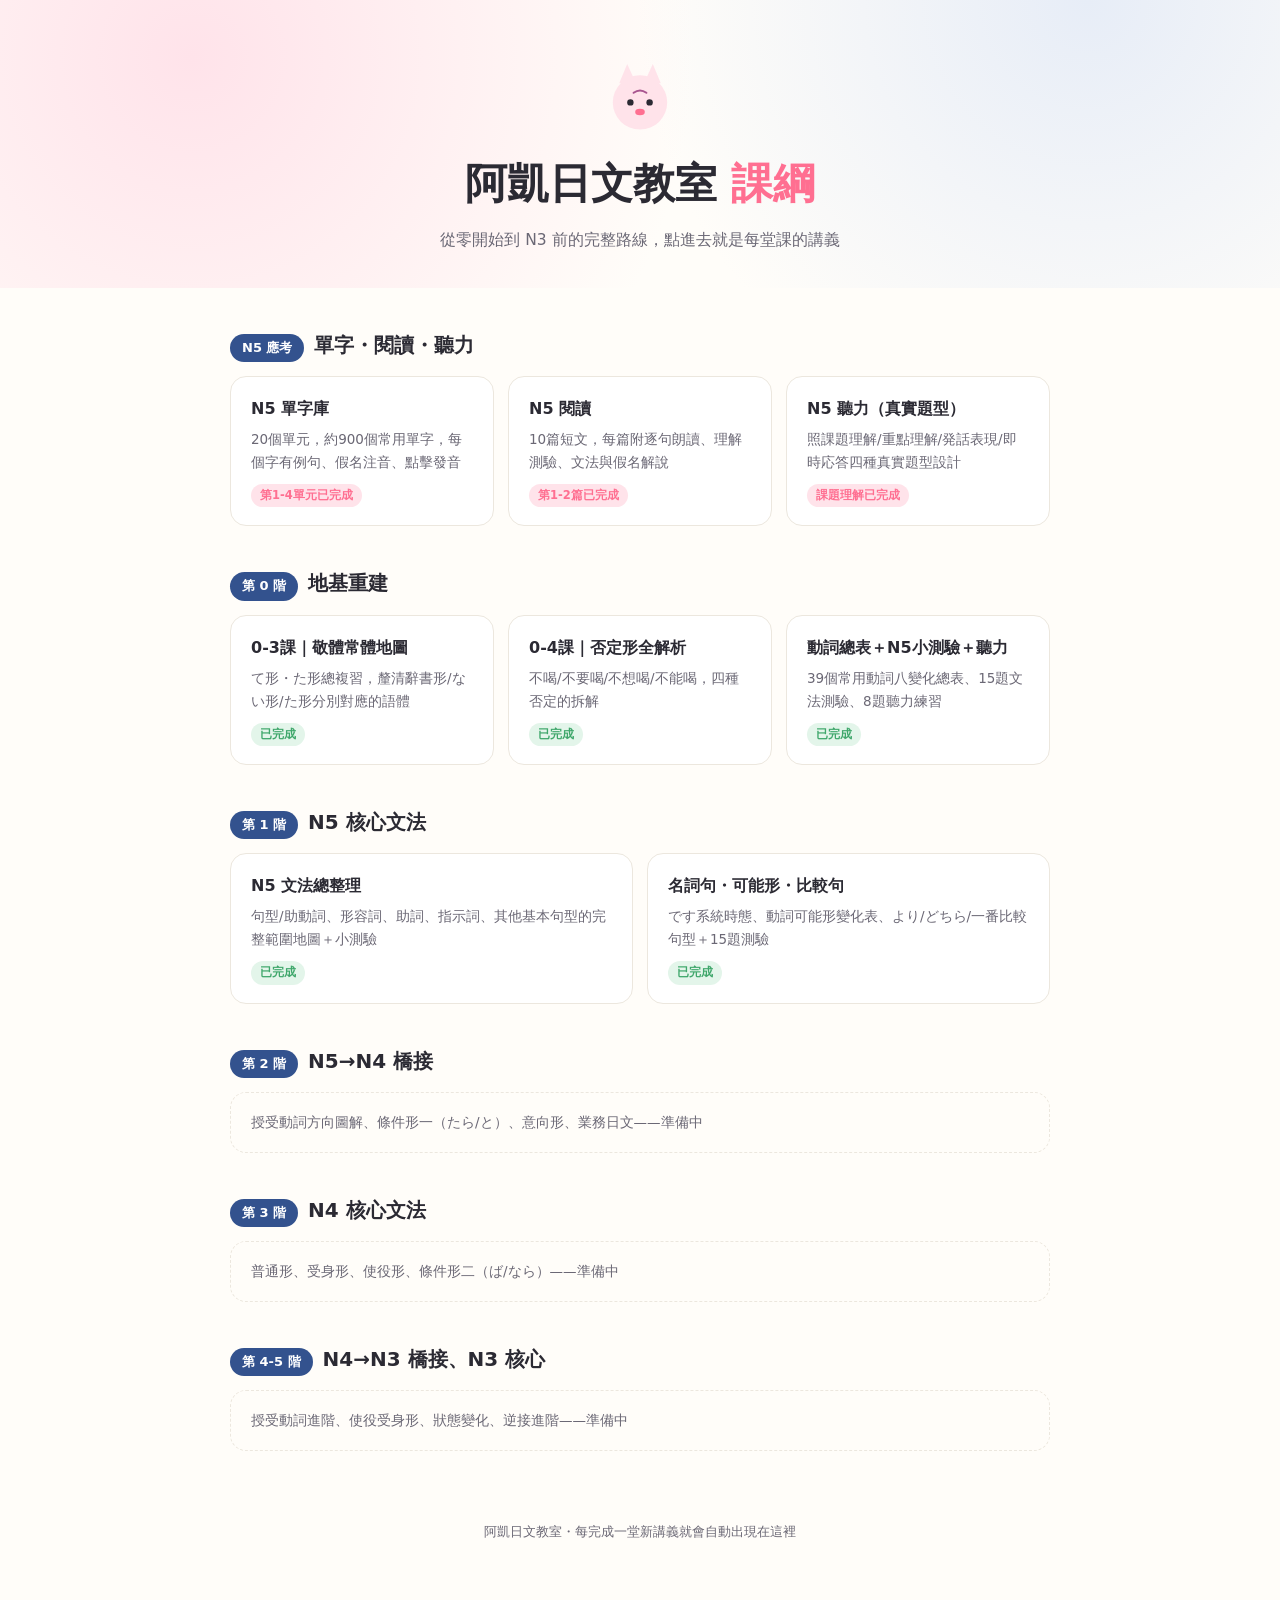
==== index.html @ fbc7fc23 "新增閱讀第2篇（週末の予定）" ====
<!doctype html>
<html lang="zh-Hant">
<head>
<meta charset="utf-8">
<meta name="viewport" content="width=device-width, initial-scale=1">
<title>阿凱日文教室｜課綱</title>
<style>
  :root{
    --paper:#fffdf9; --ink:#2b2a33; --ink-soft:#6b6875;
    --sakura:#ff6f91; --sakura-soft:#ffe3ea;
    --indigo:#33528e; --indigo-soft:#e7edf7;
    --matcha:#3fa76b; --matcha-soft:#e3f5ea;
    --plum:#a8558f; --line:#ece7de; --card:#ffffff;
  }
  *{box-sizing:border-box;}
  body{
    margin:0; background:var(--paper); color:var(--ink);
    font-family:"Hiragino Kaku Gothic ProN","Yu Gothic","Noto Sans TC","Noto Sans JP",system-ui,sans-serif;
    line-height:1.7; padding:0 0 90px;
  }
  header.top{
    padding:56px 24px 34px; text-align:center;
    background:radial-gradient(circle at 15% 20%, var(--sakura-soft) 0%, transparent 45%),
               radial-gradient(circle at 85% 0%, var(--indigo-soft) 0%, transparent 40%);
  }
  .mascot{width:80px;height:80px;margin:0 auto 12px;display:block;}
  header.top h1{margin:0 0 8px;font-size:clamp(28px,5.5vw,42px);text-wrap:balance;}
  header.top h1 .accent{color:var(--sakura);}
  header.top p{margin:0;color:var(--ink-soft);font-size:15.5px;}

  main{max-width:860px;margin:0 auto;padding:0 20px;}

  .stage{margin:40px 0;}
  .stage-head{display:flex;align-items:baseline;gap:10px;margin-bottom:14px;}
  .stage-head .num{
    font-size:13px;font-weight:800;color:#fff;background:var(--indigo);
    padding:3px 12px;border-radius:999px;
  }
  .stage-head h2{margin:0;font-size:20px;}

  .lesson-grid{display:grid;grid-template-columns:repeat(auto-fit,minmax(240px,1fr));gap:14px;}
  .lesson-card{
    display:block;background:var(--card);border:1px solid var(--line);border-radius:16px;
    padding:18px 20px;text-decoration:none;color:inherit;transition:transform .12s ease, box-shadow .12s ease;
  }
  .lesson-card:hover{transform:translateY(-2px);box-shadow:0 10px 24px rgba(43,42,51,.08);border-color:var(--indigo);}
  .lesson-card .title{font-weight:700;font-size:16px;margin-bottom:6px;}
  .lesson-card .desc{font-size:13.5px;color:var(--ink-soft);}
  .lesson-card .badge{
    display:inline-block;margin-top:10px;font-size:11.5px;font-weight:700;
    padding:2px 9px;border-radius:999px;
  }
  .badge.done{background:var(--matcha-soft);color:var(--matcha);}
  .badge.next{background:var(--sakura-soft);color:var(--sakura);}

  .placeholder{
    border:1.5px dashed var(--line);border-radius:16px;padding:18px 20px;
    color:var(--ink-soft);font-size:13.5px;display:flex;align-items:center;
  }

  footer{text-align:center;color:var(--ink-soft);font-size:12.5px;margin-top:70px;}
</style>
</head>
<body>

<header class="top">
  <svg class="mascot" viewBox="0 0 100 100" aria-hidden="true">
    <circle cx="50" cy="58" r="34" fill="#ffe3ea"/>
    <path d="M24 34 L34 10 L44 32 Z" fill="#ffe3ea"/>
    <path d="M76 34 L66 10 L56 32 Z" fill="#ffe3ea"/>
    <circle cx="38" cy="58" r="4" fill="#2b2a33"/>
    <circle cx="62" cy="58" r="4" fill="#2b2a33"/>
    <ellipse cx="50" cy="70" rx="6" ry="4" fill="#ff6f91"/>
    <path d="M42 46 q8 -6 16 0" stroke="#a8558f" stroke-width="2.5" fill="none" stroke-linecap="round"/>
  </svg>
  <h1>阿凱日文教室 <span class="accent">課綱</span></h1>
  <p>從零開始到 N3 前的完整路線，點進去就是每堂課的講義</p>
</header>

<main>

  <div class="stage">
    <div class="stage-head"><span class="num">N5 應考</span><h2>單字・閱讀・聽力</h2></div>
    <div class="lesson-grid">
      <a class="lesson-card" href="lessons/vocab/index.html">
        <div class="title">N5 單字庫</div>
        <div class="desc">20個單元，約900個常用單字，每個字有例句、假名注音、點擊發音</div>
        <span class="badge next">第1-4單元已完成</span>
      </a>
      <a class="lesson-card" href="lessons/reading/index.html">
        <div class="title">N5 閱讀</div>
        <div class="desc">10篇短文，每篇附逐句朗讀、理解測驗、文法與假名解說</div>
        <span class="badge next">第1-2篇已完成</span>
      </a>
      <a class="lesson-card" href="lessons/listening/index.html">
        <div class="title">N5 聽力（真實題型）</div>
        <div class="desc">照課題理解/重點理解/発話表現/即時応答四種真實題型設計</div>
        <span class="badge next">課題理解已完成</span>
      </a>
    </div>
  </div>

  <div class="stage">
    <div class="stage-head"><span class="num">第 0 階</span><h2>地基重建</h2></div>
    <div class="lesson-grid">
      <a class="lesson-card" href="lessons/0-3.html">
        <div class="title">0-3課｜敬體常體地圖</div>
        <div class="desc">て形・た形總複習，釐清辭書形/ない形/た形分別對應的語體</div>
        <span class="badge done">已完成</span>
      </a>
      <a class="lesson-card" href="lessons/0-4.html">
        <div class="title">0-4課｜否定形全解析</div>
        <div class="desc">不喝/不要喝/不想喝/不能喝，四種否定的拆解</div>
        <span class="badge done">已完成</span>
      </a>
      <a class="lesson-card" href="lessons/fukushuu.html">
        <div class="title">動詞總表＋N5小測驗＋聽力</div>
        <div class="desc">39個常用動詞八變化總表、15題文法測驗、8題聽力練習</div>
        <span class="badge done">已完成</span>
      </a>
    </div>
  </div>

  <div class="stage">
    <div class="stage-head"><span class="num">第 1 階</span><h2>N5 核心文法</h2></div>
    <div class="lesson-grid">
      <a class="lesson-card" href="lessons/n5-grammar.html">
        <div class="title">N5 文法總整理</div>
        <div class="desc">句型/助動詞、形容詞、助詞、指示詞、其他基本句型的完整範圍地圖＋小測驗</div>
        <span class="badge done">已完成</span>
      </a>
      <a class="lesson-card" href="lessons/meishiku-kanou-hikaku.html">
        <div class="title">名詞句・可能形・比較句</div>
        <div class="desc">です系統時態、動詞可能形變化表、より/どちら/一番比較句型＋15題測驗</div>
        <span class="badge done">已完成</span>
      </a>
    </div>
  </div>

  <div class="stage">
    <div class="stage-head"><span class="num">第 2 階</span><h2>N5→N4 橋接</h2></div>
    <div class="lesson-grid">
      <div class="placeholder">授受動詞方向圖解、條件形一（たら/と）、意向形、業務日文——準備中</div>
    </div>
  </div>

  <div class="stage">
    <div class="stage-head"><span class="num">第 3 階</span><h2>N4 核心文法</h2></div>
    <div class="lesson-grid">
      <div class="placeholder">普通形、受身形、使役形、條件形二（ば/なら）——準備中</div>
    </div>
  </div>

  <div class="stage">
    <div class="stage-head"><span class="num">第 4-5 階</span><h2>N4→N3 橋接、N3 核心</h2></div>
    <div class="lesson-grid">
      <div class="placeholder">授受動詞進階、使役受身形、狀態變化、逆接進階——準備中</div>
    </div>
  </div>

</main>

<footer>阿凱日文教室・每完成一堂新講義就會自動出現在這裡</footer>

</body>
</html>
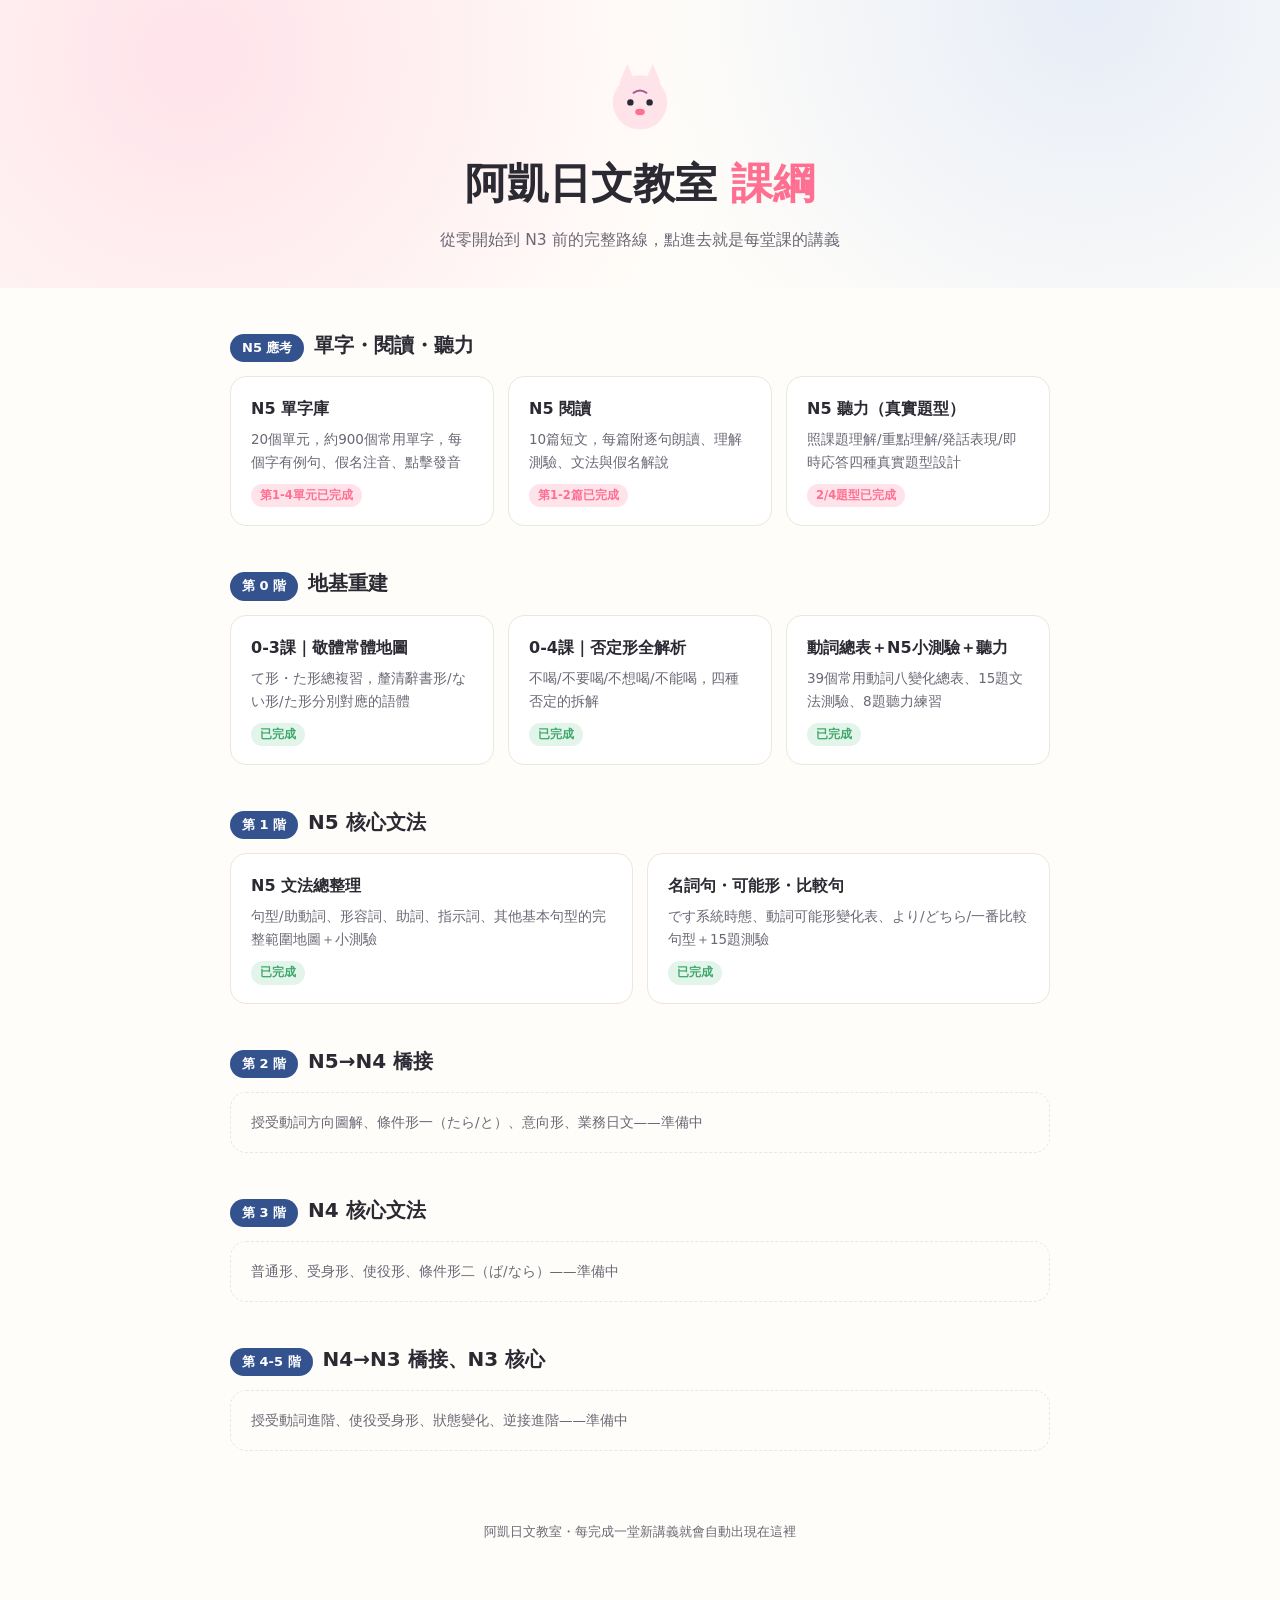
==== commit e0ee71b6: "新增聽力第2組（ポイント理解）" ====
--- a/index.html
+++ b/index.html
@@ -95,7 +95,7 @@
       <a class="lesson-card" href="lessons/listening/index.html">
         <div class="title">N5 聽力（真實題型）</div>
         <div class="desc">照課題理解/重點理解/発話表現/即時応答四種真實題型設計</div>
-        <span class="badge next">課題理解已完成</span>
+        <span class="badge next">2/4題型已完成</span>
       </a>
     </div>
   </div>
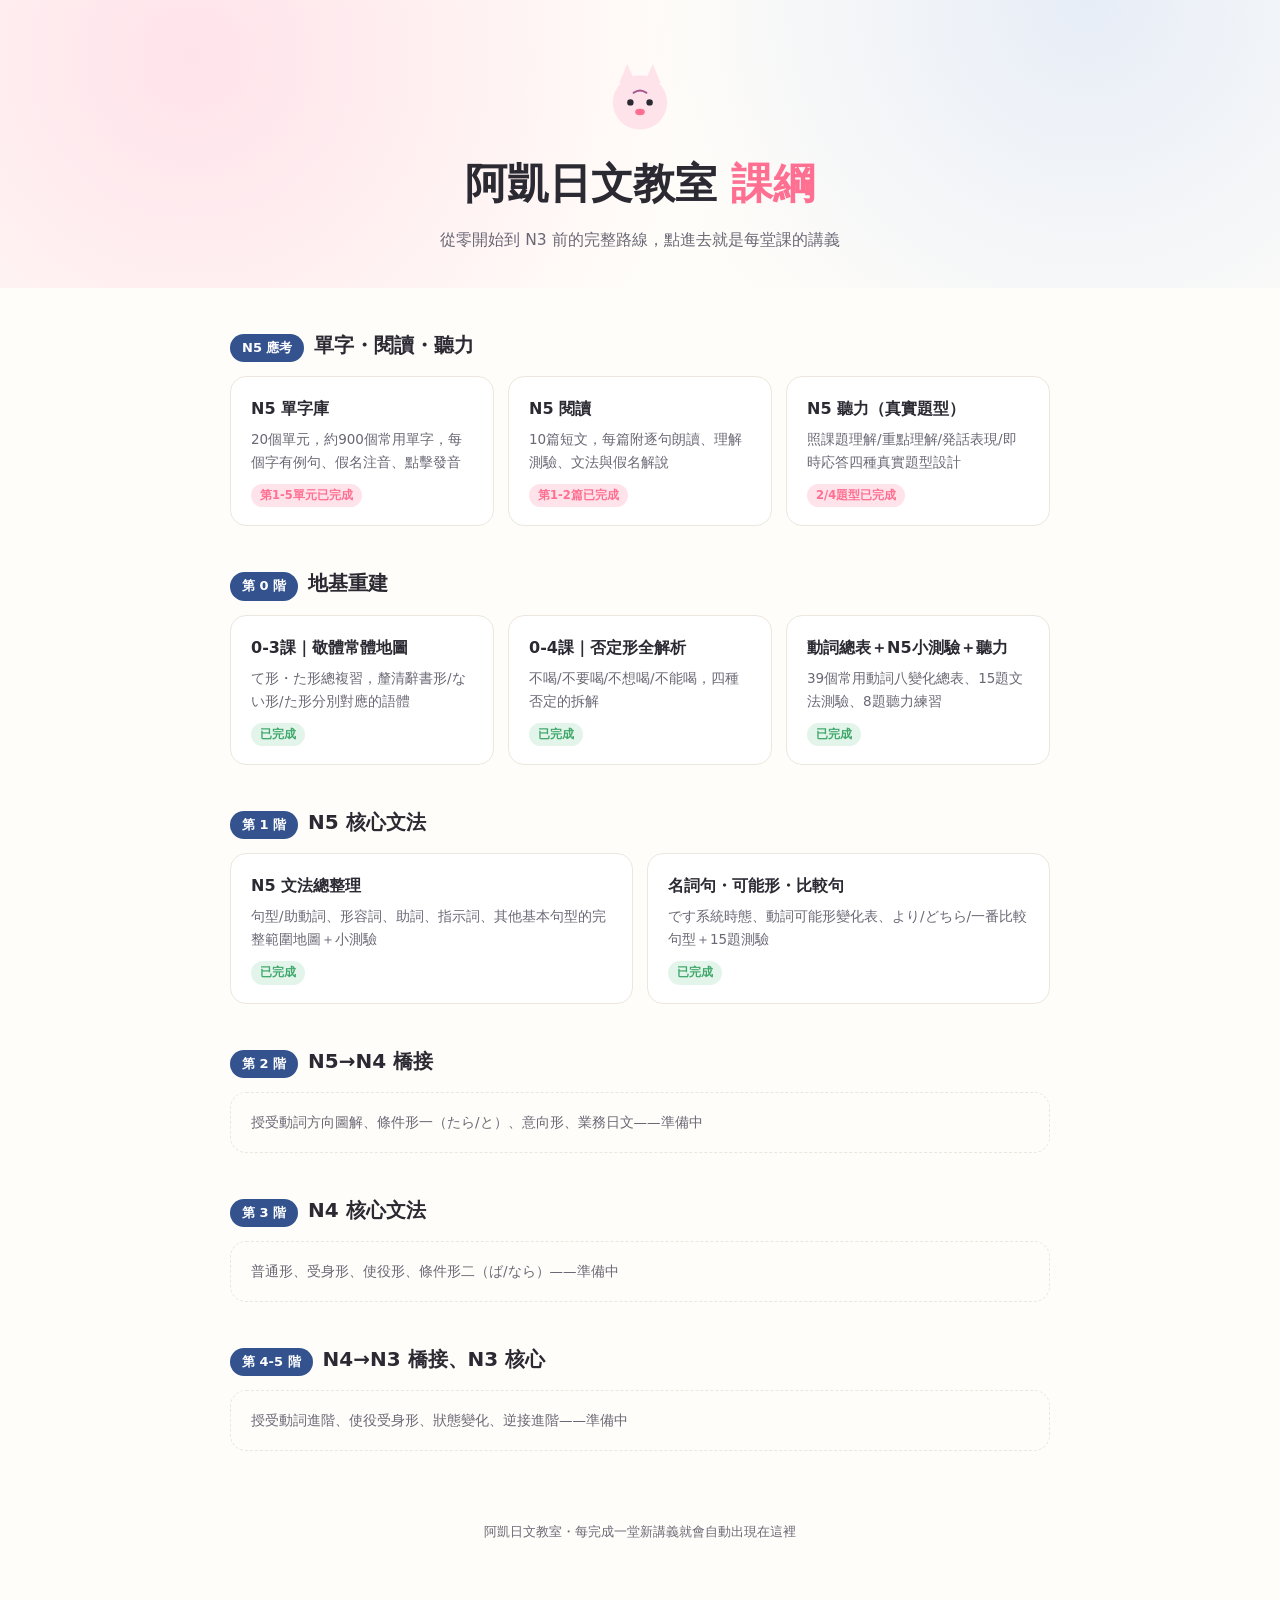
==== commit a3765b96: "新增單字第5單元（時間・曜日・季節）" ====
--- a/index.html
+++ b/index.html
@@ -85,7 +85,7 @@
       <a class="lesson-card" href="lessons/vocab/index.html">
         <div class="title">N5 單字庫</div>
         <div class="desc">20個單元，約900個常用單字，每個字有例句、假名注音、點擊發音</div>
-        <span class="badge next">第1-4單元已完成</span>
+        <span class="badge next">第1-5單元已完成</span>
       </a>
       <a class="lesson-card" href="lessons/reading/index.html">
         <div class="title">N5 閱讀</div>
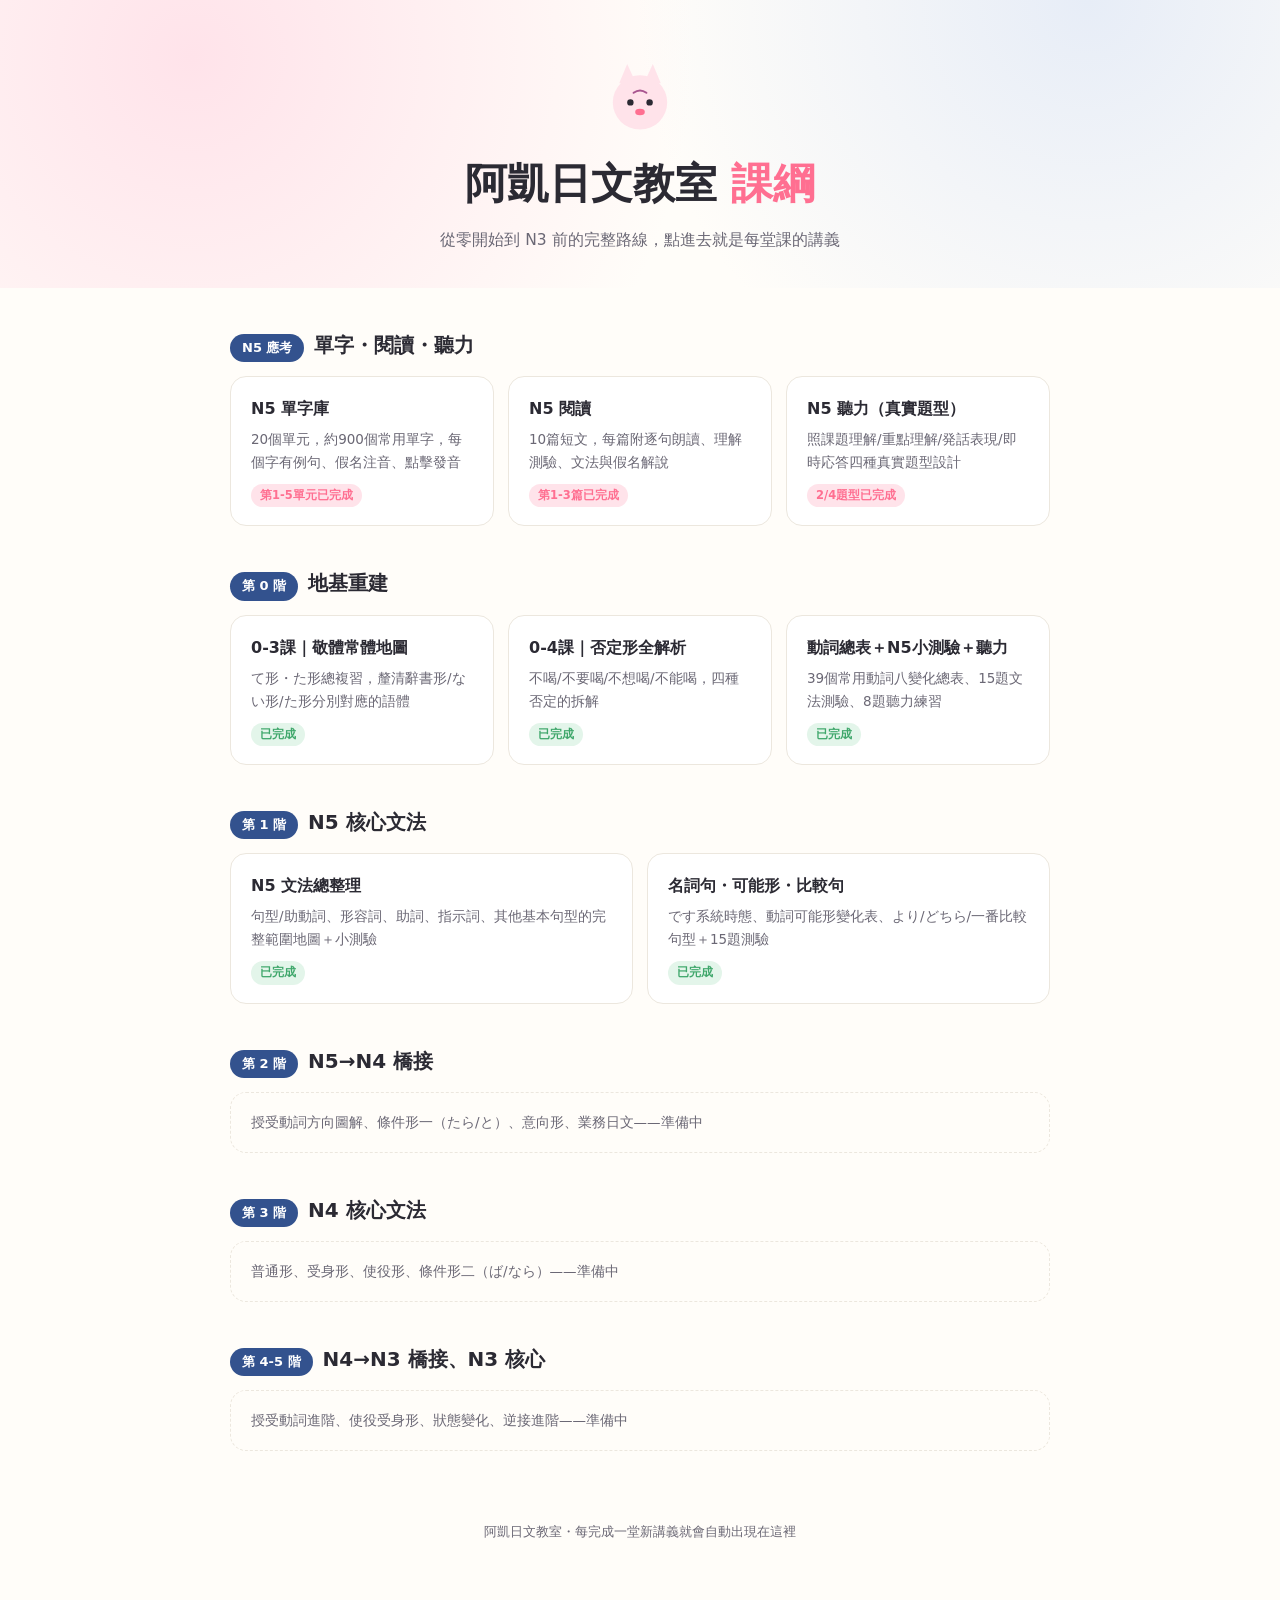
==== commit ff34eb08: "新增閱讀第3篇（わたしの部屋）" ====
--- a/index.html
+++ b/index.html
@@ -90,7 +90,7 @@
       <a class="lesson-card" href="lessons/reading/index.html">
         <div class="title">N5 閱讀</div>
         <div class="desc">10篇短文，每篇附逐句朗讀、理解測驗、文法與假名解說</div>
-        <span class="badge next">第1-2篇已完成</span>
+        <span class="badge next">第1-3篇已完成</span>
       </a>
       <a class="lesson-card" href="lessons/listening/index.html">
         <div class="title">N5 聽力（真實題型）</div>
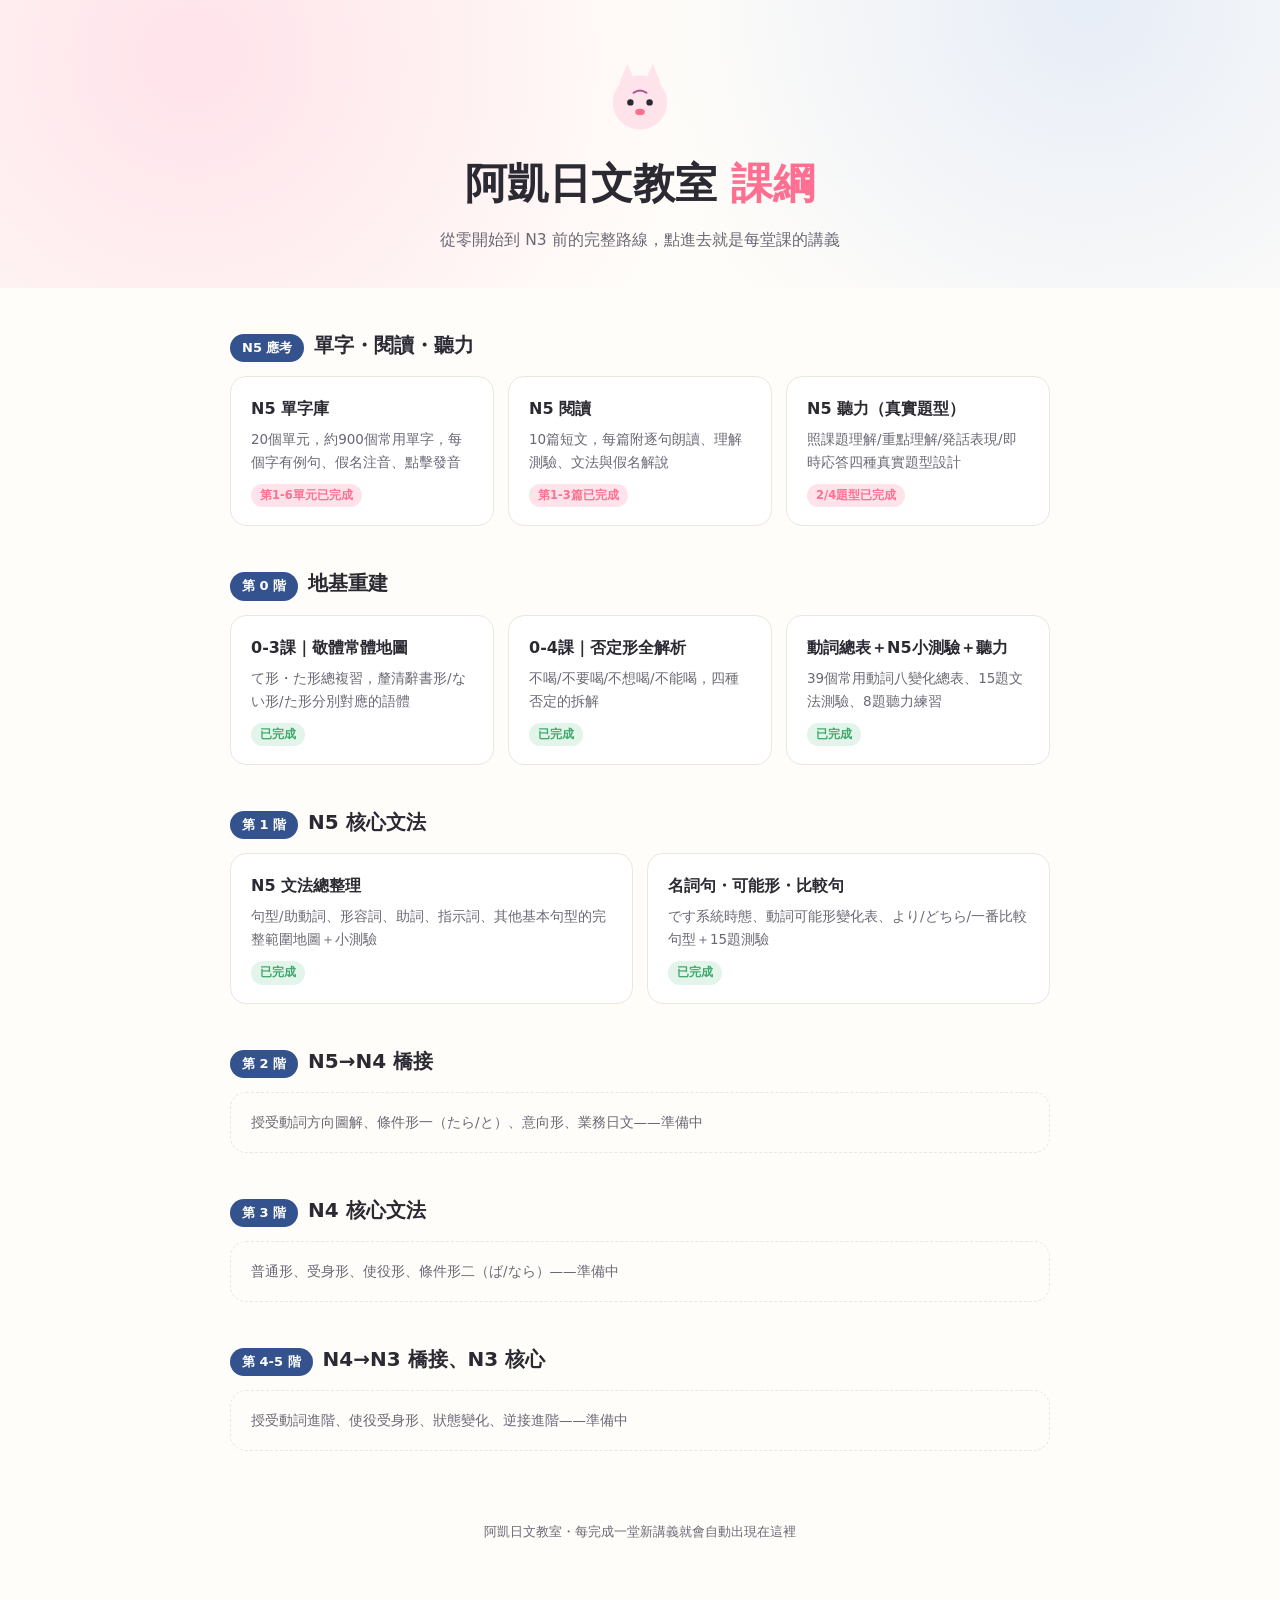
==== commit 9e512d08: "新增單字第6單元（街・場所・交通）" ====
--- a/index.html
+++ b/index.html
@@ -85,7 +85,7 @@
       <a class="lesson-card" href="lessons/vocab/index.html">
         <div class="title">N5 單字庫</div>
         <div class="desc">20個單元，約900個常用單字，每個字有例句、假名注音、點擊發音</div>
-        <span class="badge next">第1-5單元已完成</span>
+        <span class="badge next">第1-6單元已完成</span>
       </a>
       <a class="lesson-card" href="lessons/reading/index.html">
         <div class="title">N5 閱讀</div>
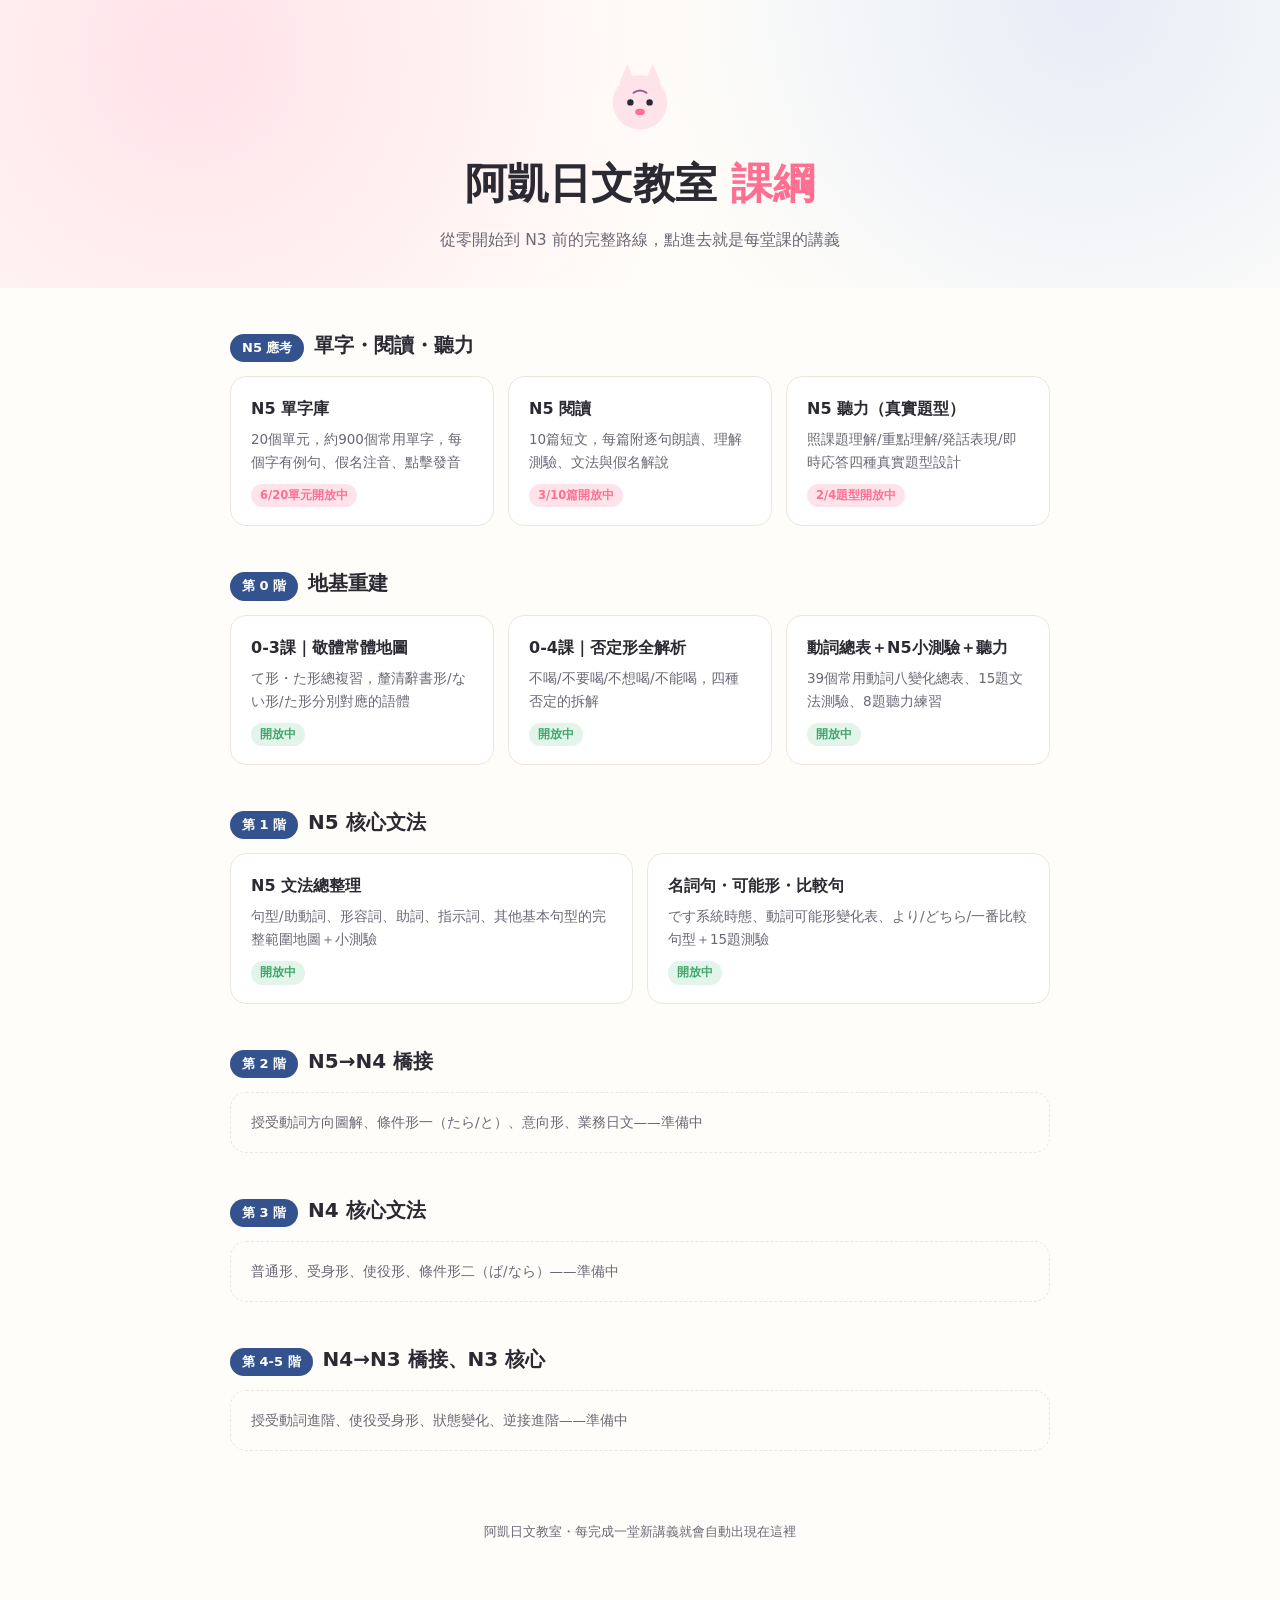
==== commit e1451f72: "調整徽章文字為使用者視角：已完成→開放中/已學過" ====
--- a/index.html
+++ b/index.html
@@ -85,17 +85,17 @@
       <a class="lesson-card" href="lessons/vocab/index.html">
         <div class="title">N5 單字庫</div>
         <div class="desc">20個單元，約900個常用單字，每個字有例句、假名注音、點擊發音</div>
-        <span class="badge next">第1-6單元已完成</span>
+        <span class="badge next">6/20單元開放中</span>
       </a>
       <a class="lesson-card" href="lessons/reading/index.html">
         <div class="title">N5 閱讀</div>
         <div class="desc">10篇短文，每篇附逐句朗讀、理解測驗、文法與假名解說</div>
-        <span class="badge next">第1-3篇已完成</span>
+        <span class="badge next">3/10篇開放中</span>
       </a>
       <a class="lesson-card" href="lessons/listening/index.html">
         <div class="title">N5 聽力（真實題型）</div>
         <div class="desc">照課題理解/重點理解/発話表現/即時応答四種真實題型設計</div>
-        <span class="badge next">2/4題型已完成</span>
+        <span class="badge next">2/4題型開放中</span>
       </a>
     </div>
   </div>
@@ -106,17 +106,17 @@
       <a class="lesson-card" href="lessons/0-3.html">
         <div class="title">0-3課｜敬體常體地圖</div>
         <div class="desc">て形・た形總複習，釐清辭書形/ない形/た形分別對應的語體</div>
-        <span class="badge done">已完成</span>
+        <span class="badge done">開放中</span>
       </a>
       <a class="lesson-card" href="lessons/0-4.html">
         <div class="title">0-4課｜否定形全解析</div>
         <div class="desc">不喝/不要喝/不想喝/不能喝，四種否定的拆解</div>
-        <span class="badge done">已完成</span>
+        <span class="badge done">開放中</span>
       </a>
       <a class="lesson-card" href="lessons/fukushuu.html">
         <div class="title">動詞總表＋N5小測驗＋聽力</div>
         <div class="desc">39個常用動詞八變化總表、15題文法測驗、8題聽力練習</div>
-        <span class="badge done">已完成</span>
+        <span class="badge done">開放中</span>
       </a>
     </div>
   </div>
@@ -127,12 +127,12 @@
       <a class="lesson-card" href="lessons/n5-grammar.html">
         <div class="title">N5 文法總整理</div>
         <div class="desc">句型/助動詞、形容詞、助詞、指示詞、其他基本句型的完整範圍地圖＋小測驗</div>
-        <span class="badge done">已完成</span>
+        <span class="badge done">開放中</span>
       </a>
       <a class="lesson-card" href="lessons/meishiku-kanou-hikaku.html">
         <div class="title">名詞句・可能形・比較句</div>
         <div class="desc">です系統時態、動詞可能形變化表、より/どちら/一番比較句型＋15題測驗</div>
-        <span class="badge done">已完成</span>
+        <span class="badge done">開放中</span>
       </a>
     </div>
   </div>
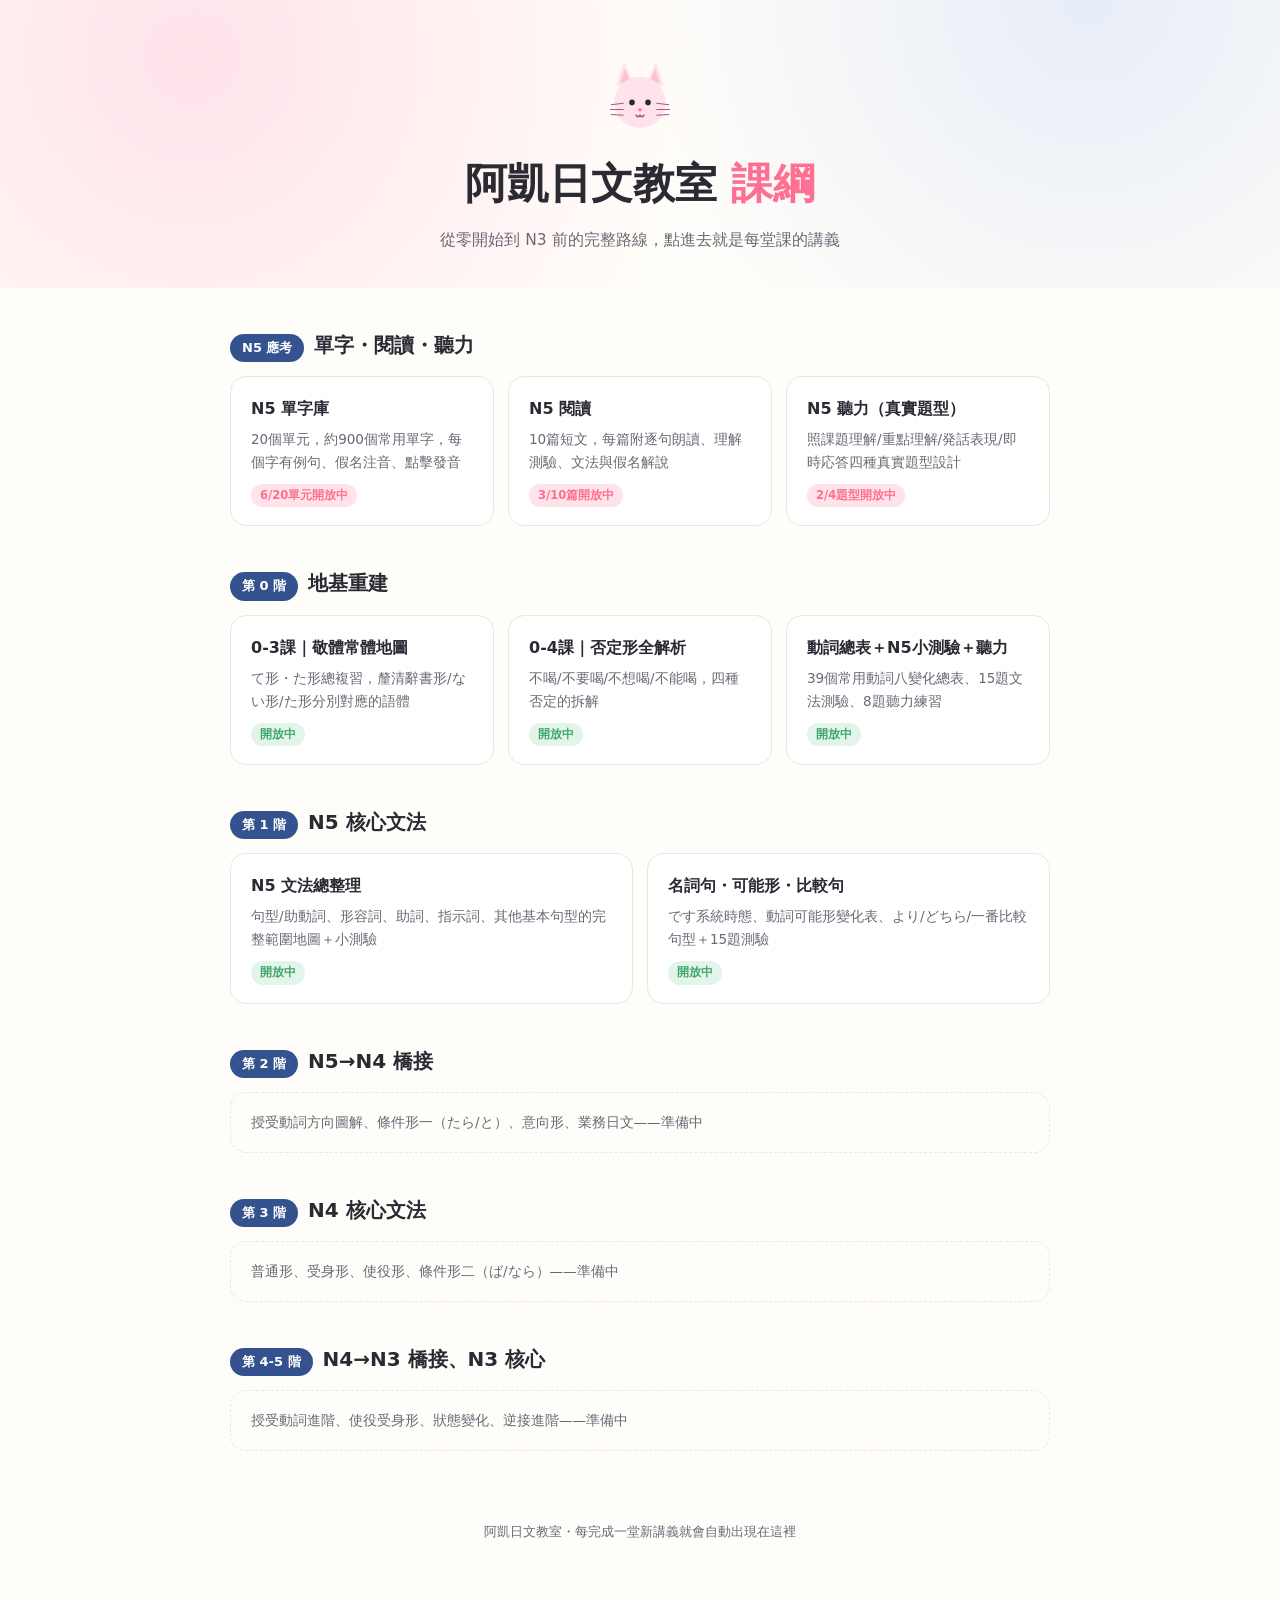
==== commit debcac79: "吉祥物改成貓咪臉（尖耳朵+內耳+鬍鬚+貓鼻子）" ====
--- a/index.html
+++ b/index.html
@@ -65,13 +65,23 @@
 
 <header class="top">
   <svg class="mascot" viewBox="0 0 100 100" aria-hidden="true">
-    <circle cx="50" cy="58" r="34" fill="#ffe3ea"/>
-    <path d="M24 34 L34 10 L44 32 Z" fill="#ffe3ea"/>
-    <path d="M76 34 L66 10 L56 32 Z" fill="#ffe3ea"/>
-    <circle cx="38" cy="58" r="4" fill="#2b2a33"/>
-    <circle cx="62" cy="58" r="4" fill="#2b2a33"/>
-    <ellipse cx="50" cy="70" rx="6" ry="4" fill="#ff6f91"/>
-    <path d="M42 46 q8 -6 16 0" stroke="#a8558f" stroke-width="2.5" fill="none" stroke-linecap="round"/>
+    <path d="M20 38 L30 8 L42 34 Z" fill="#ffe3ea"/>
+    <path d="M80 38 L70 8 L58 34 Z" fill="#ffe3ea"/>
+    <path d="M25 34 L31 16 L38 32 Z" fill="#ffc2d1"/>
+    <path d="M75 34 L69 16 L62 32 Z" fill="#ffc2d1"/>
+    <circle cx="50" cy="58" r="32" fill="#ffe3ea"/>
+    <circle cx="40" cy="58" r="3.5" fill="#2b2a33"/>
+    <circle cx="60" cy="58" r="3.5" fill="#2b2a33"/>
+    <path d="M47 66 L53 66 L50 70 Z" fill="#ff6f91"/>
+    <path d="M45 74 Q47 78 50 74 Q53 78 55 74" stroke="#a8558f" stroke-width="2" fill="none" stroke-linecap="round"/>
+    <g stroke="#a8558f" stroke-width="1.3" stroke-linecap="round">
+      <line x1="14" y1="61" x2="29" y2="59"/>
+      <line x1="13" y1="67" x2="29" y2="67"/>
+      <line x1="14" y1="73" x2="29" y2="74"/>
+      <line x1="86" y1="61" x2="71" y2="59"/>
+      <line x1="87" y1="67" x2="71" y2="67"/>
+      <line x1="86" y1="73" x2="71" y2="74"/>
+    </g>
   </svg>
   <h1>阿凱日文教室 <span class="accent">課綱</span></h1>
   <p>從零開始到 N3 前的完整路線，點進去就是每堂課的講義</p>
